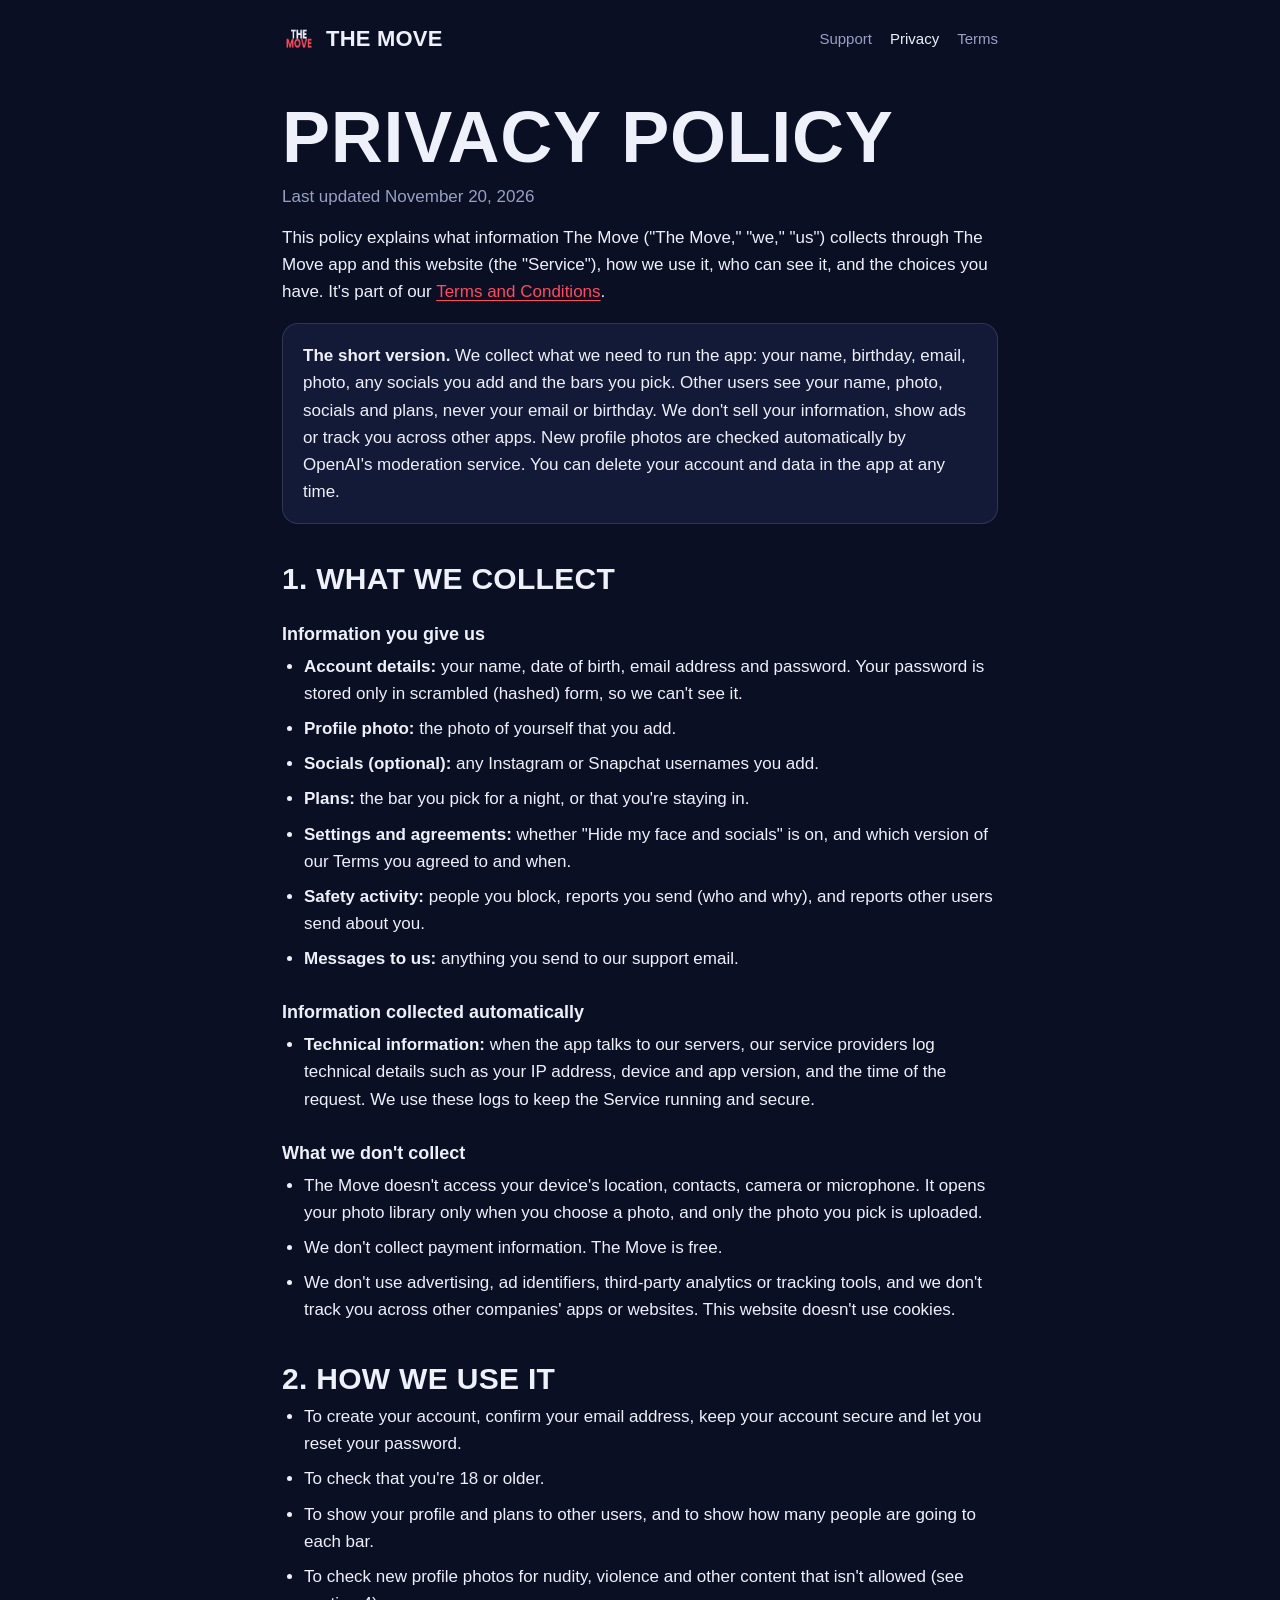
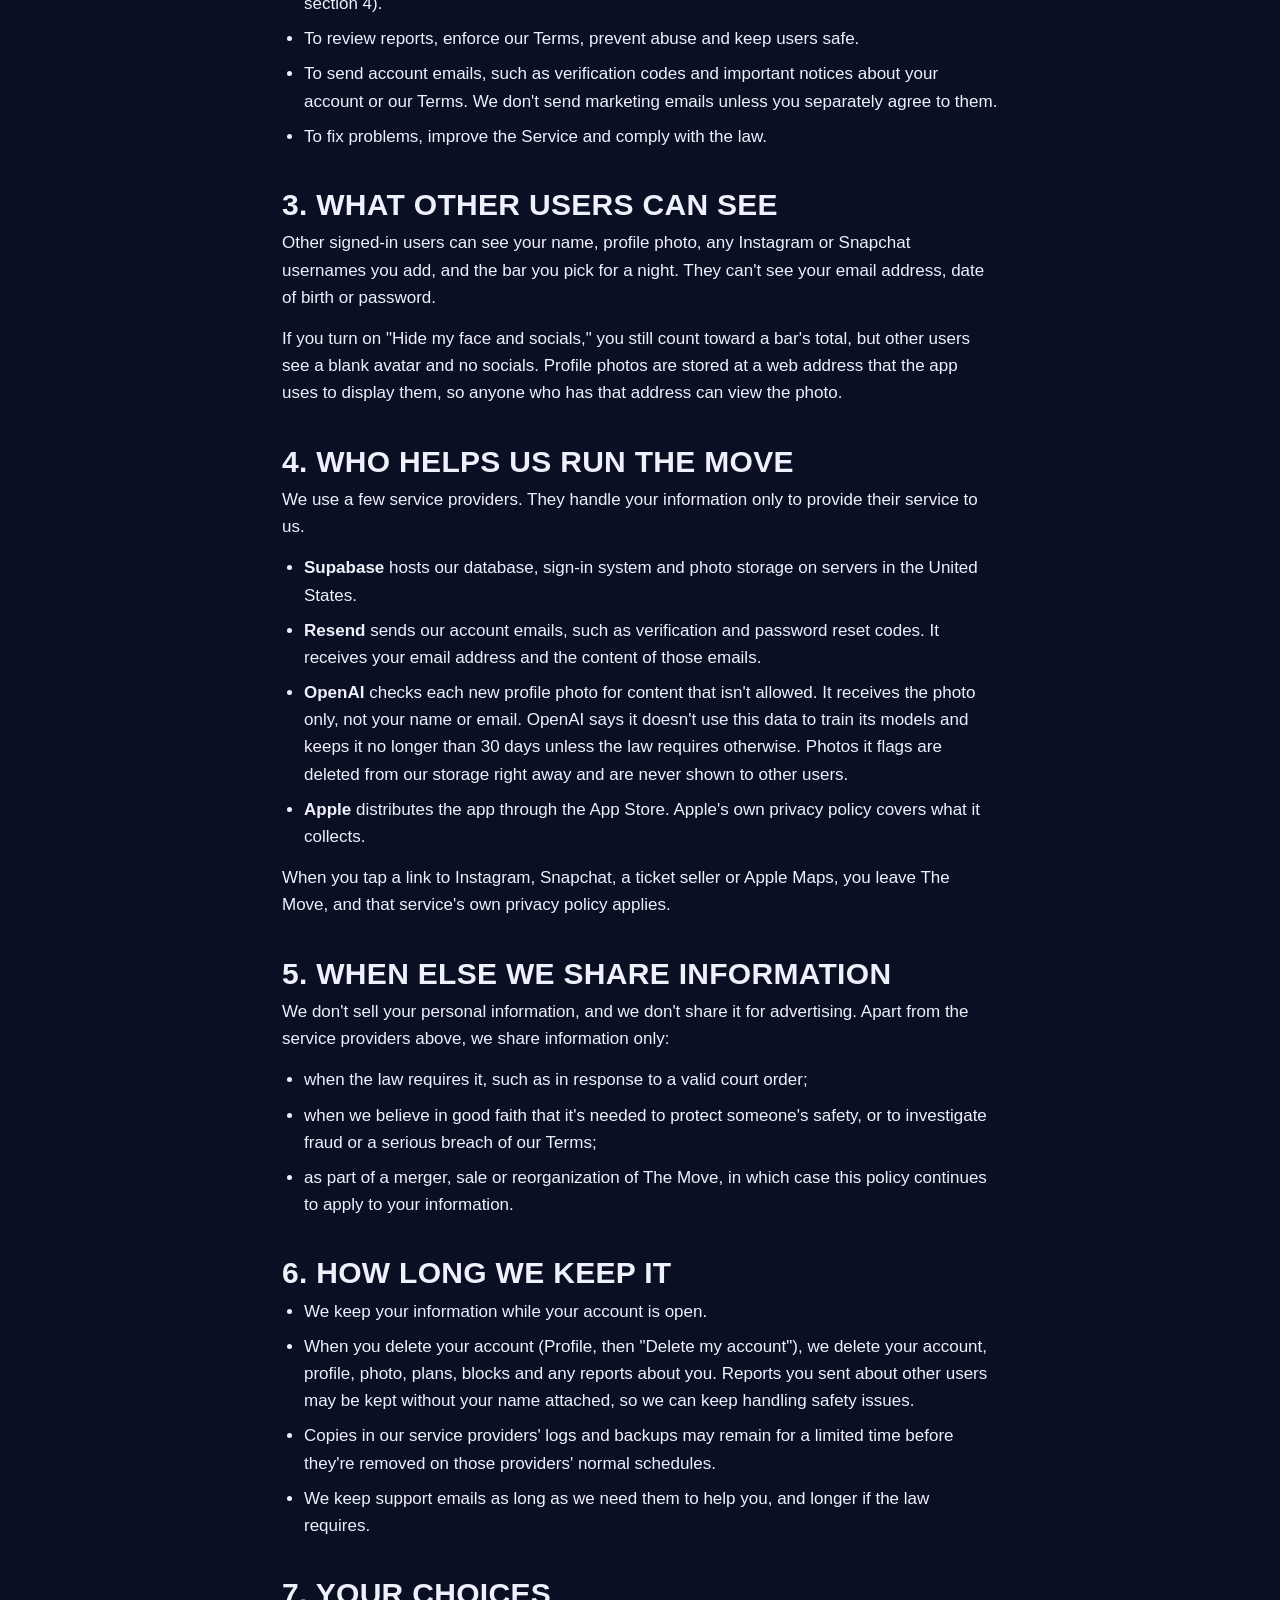
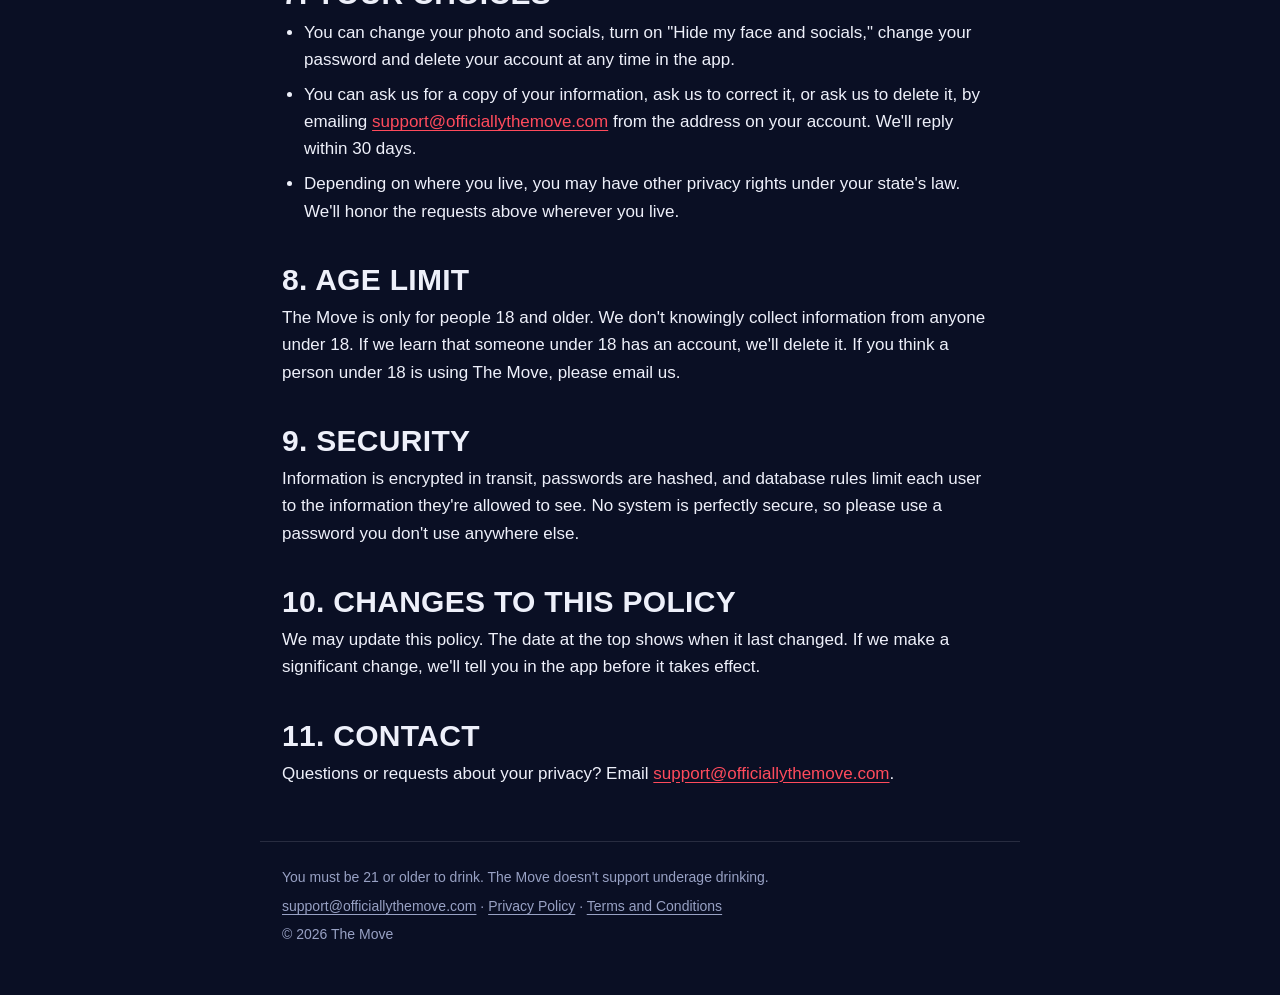
==== privacy.html @ 1b96c886 "Add The Move website" ====
<!DOCTYPE html>
<html lang="en">
<head>
<meta charset="utf-8">
<meta name="viewport" content="width=device-width, initial-scale=1">
<title>Privacy Policy · The Move</title>
<meta name="description" content="What The Move collects, who can see it, who helps us run the app, and how to delete your data.">
<meta name="theme-color" content="#0A0F24">
<link rel="icon" href="/favicon.png" type="image/png">
<link rel="apple-touch-icon" href="/apple-touch-icon.png">
<link rel="stylesheet" href="/style.css">
</head>
<body>
<header class="top">
  <a class="brand" href="/"><img src="/apple-touch-icon.png" alt=""><span>The Move</span></a>
  <nav><a href="/support">Support</a><a href="/privacy" aria-current="page">Privacy</a><a href="/terms">Terms</a></nav>
</header>
<main>
<h1>Privacy Policy</h1>
<p class="date">Last updated November 20, 2026</p>

<p>This policy explains what information The Move ("The Move," "we," "us") collects through The Move app and this website (the "Service"), how we use it, who can see it, and the choices you have. It's part of our <a href="/terms">Terms and Conditions</a>.</p>

<div class="card">
  <p><strong>The short version.</strong> We collect what we need to run the app: your name, birthday, email, photo, any socials you add and the bars you pick. Other users see your name, photo, socials and plans, never your email or birthday. We don't sell your information, show ads or track you across other apps. New profile photos are checked automatically by OpenAI's moderation service. You can delete your account and data in the app at any time.</p>
</div>

<h2>1. What we collect</h2>
<h3>Information you give us</h3>
<ul>
  <li><strong>Account details:</strong> your name, date of birth, email address and password. Your password is stored only in scrambled (hashed) form, so we can't see it.</li>
  <li><strong>Profile photo:</strong> the photo of yourself that you add.</li>
  <li><strong>Socials (optional):</strong> any Instagram or Snapchat usernames you add.</li>
  <li><strong>Plans:</strong> the bar you pick for a night, or that you're staying in.</li>
  <li><strong>Settings and agreements:</strong> whether "Hide my face and socials" is on, and which version of our Terms you agreed to and when.</li>
  <li><strong>Safety activity:</strong> people you block, reports you send (who and why), and reports other users send about you.</li>
  <li><strong>Messages to us:</strong> anything you send to our support email.</li>
</ul>
<h3>Information collected automatically</h3>
<ul>
  <li><strong>Technical information:</strong> when the app talks to our servers, our service providers log technical details such as your IP address, device and app version, and the time of the request. We use these logs to keep the Service running and secure.</li>
</ul>
<h3>What we don't collect</h3>
<ul>
  <li>The Move doesn't access your device's location, contacts, camera or microphone. It opens your photo library only when you choose a photo, and only the photo you pick is uploaded.</li>
  <li>We don't collect payment information. The Move is free.</li>
  <li>We don't use advertising, ad identifiers, third-party analytics or tracking tools, and we don't track you across other companies' apps or websites. This website doesn't use cookies.</li>
</ul>

<h2>2. How we use it</h2>
<ul>
  <li>To create your account, confirm your email address, keep your account secure and let you reset your password.</li>
  <li>To check that you're 18 or older.</li>
  <li>To show your profile and plans to other users, and to show how many people are going to each bar.</li>
  <li>To check new profile photos for nudity, violence and other content that isn't allowed (see section 4).</li>
  <li>To review reports, enforce our Terms, prevent abuse and keep users safe.</li>
  <li>To send account emails, such as verification codes and important notices about your account or our Terms. We don't send marketing emails unless you separately agree to them.</li>
  <li>To fix problems, improve the Service and comply with the law.</li>
</ul>

<h2>3. What other users can see</h2>
<p>Other signed-in users can see your name, profile photo, any Instagram or Snapchat usernames you add, and the bar you pick for a night. They can't see your email address, date of birth or password.</p>
<p>If you turn on "Hide my face and socials," you still count toward a bar's total, but other users see a blank avatar and no socials. Profile photos are stored at a web address that the app uses to display them, so anyone who has that address can view the photo.</p>

<h2>4. Who helps us run The Move</h2>
<p>We use a few service providers. They handle your information only to provide their service to us.</p>
<ul>
  <li><strong>Supabase</strong> hosts our database, sign-in system and photo storage on servers in the United States.</li>
  <li><strong>Resend</strong> sends our account emails, such as verification and password reset codes. It receives your email address and the content of those emails.</li>
  <li><strong>OpenAI</strong> checks each new profile photo for content that isn't allowed. It receives the photo only, not your name or email. OpenAI says it doesn't use this data to train its models and keeps it no longer than 30 days unless the law requires otherwise. Photos it flags are deleted from our storage right away and are never shown to other users.</li>
  <li><strong>Apple</strong> distributes the app through the App Store. Apple's own privacy policy covers what it collects.</li>
</ul>
<p>When you tap a link to Instagram, Snapchat, a ticket seller or Apple Maps, you leave The Move, and that service's own privacy policy applies.</p>

<h2>5. When else we share information</h2>
<p>We don't sell your personal information, and we don't share it for advertising. Apart from the service providers above, we share information only:</p>
<ul>
  <li>when the law requires it, such as in response to a valid court order;</li>
  <li>when we believe in good faith that it's needed to protect someone's safety, or to investigate fraud or a serious breach of our Terms;</li>
  <li>as part of a merger, sale or reorganization of The Move, in which case this policy continues to apply to your information.</li>
</ul>

<h2>6. How long we keep it</h2>
<ul>
  <li>We keep your information while your account is open.</li>
  <li>When you delete your account (Profile, then "Delete my account"), we delete your account, profile, photo, plans, blocks and any reports about you. Reports you sent about other users may be kept without your name attached, so we can keep handling safety issues.</li>
  <li>Copies in our service providers' logs and backups may remain for a limited time before they're removed on those providers' normal schedules.</li>
  <li>We keep support emails as long as we need them to help you, and longer if the law requires.</li>
</ul>

<h2>7. Your choices</h2>
<ul>
  <li>You can change your photo and socials, turn on "Hide my face and socials," change your password and delete your account at any time in the app.</li>
  <li>You can ask us for a copy of your information, ask us to correct it, or ask us to delete it, by emailing <a href="mailto:support@officiallythemove.com">support@officiallythemove.com</a> from the address on your account. We'll reply within 30 days.</li>
  <li>Depending on where you live, you may have other privacy rights under your state's law. We'll honor the requests above wherever you live.</li>
</ul>

<h2>8. Age limit</h2>
<p>The Move is only for people 18 and older. We don't knowingly collect information from anyone under 18. If we learn that someone under 18 has an account, we'll delete it. If you think a person under 18 is using The Move, please email us.</p>

<h2>9. Security</h2>
<p>Information is encrypted in transit, passwords are hashed, and database rules limit each user to the information they're allowed to see. No system is perfectly secure, so please use a password you don't use anywhere else.</p>

<h2>10. Changes to this policy</h2>
<p>We may update this policy. The date at the top shows when it last changed. If we make a significant change, we'll tell you in the app before it takes effect.</p>

<h2>11. Contact</h2>
<p>Questions or requests about your privacy? Email <a href="mailto:support@officiallythemove.com">support@officiallythemove.com</a>.</p>
</main>
<footer>
  <p>You must be 21 or older to drink. The Move doesn't support underage drinking.</p>
  <p><a href="mailto:support@officiallythemove.com">support@officiallythemove.com</a> · <a href="/privacy">Privacy Policy</a> · <a href="/terms">Terms and Conditions</a></p>
  <p>© 2026 The Move</p>
</footer>
</body>
</html>
---- style.css ----
/* The Move website. Same colors as the app. System fonts only: no outside requests, no cookies. */
:root {
  --night: #0A0F24;
  --panel: #131A38;
  --ink: #EEF0FA;
  --muted: #98A1C4;
  --flare: #FF4B5C;
  --paper: #F4EAD5;
  --line: rgba(238, 240, 250, 0.13);
  --display: "Avenir Next Condensed", "AvenirNextCondensed-Heavy", "Arial Narrow", "Roboto Condensed", sans-serif-condensed, sans-serif;
  --body: -apple-system, BlinkMacSystemFont, "Segoe UI", Roboto, "Helvetica Neue", Arial, sans-serif;
}
* { box-sizing: border-box; }
html { -webkit-text-size-adjust: 100%; }
body {
  margin: 0;
  background: var(--night);
  color: var(--ink);
  font: 17px/1.6 var(--body);
}
a { color: var(--flare); text-underline-offset: 3px; }
a:hover { color: var(--paper); }

.top {
  display: flex; align-items: center; justify-content: space-between; gap: 16px;
  max-width: 760px; margin: 0 auto; padding: 22px 22px 0;
}
.brand { display: flex; align-items: center; gap: 10px; color: var(--ink); text-decoration: none; }
.brand img { width: 34px; height: 34px; border-radius: 9px; }
.brand span, h1, h2, .big {
  font-family: var(--display); font-weight: 900; font-stretch: condensed;
  text-transform: uppercase; letter-spacing: 0.01em; line-height: 0.98;
}
.brand span { font-size: 22px; white-space: nowrap; }
nav { display: flex; gap: 18px; flex-wrap: wrap; font-size: 15px; }
nav a { color: var(--muted); text-decoration: none; }
nav a:hover, nav a[aria-current="page"] { color: var(--ink); }

main { max-width: 760px; margin: 0 auto; padding: 28px 22px 40px; }
h1 { font-size: clamp(44px, 9vw, 72px); margin: 18px 0 10px; }
h2 { font-size: 30px; margin: 40px 0 10px; }
h3 { font-size: 18px; margin: 26px 0 4px; }
p, ul { margin: 0 0 14px; }
ul { padding-left: 22px; }
li { margin-bottom: 8px; }
.date, .muted { color: var(--muted); }
.caps { text-transform: uppercase; font-size: 15px; }

.card {
  background: var(--panel); border: 1px solid var(--line); border-radius: 16px;
  padding: 18px 20px; margin: 18px 0;
}
.card p:last-child { margin-bottom: 0; }

.hero { padding-top: 40px; }
.hero .big { font-size: clamp(60px, 15vw, 128px); margin: 0; }
.hero .big em { font-style: normal; color: var(--flare); }
.lede { font-size: 20px; color: var(--muted); max-width: 520px; margin: 18px 0 26px; }
.pill {
  display: inline-block; background: var(--paper); color: var(--night);
  font-weight: 700; padding: 12px 20px; border-radius: 999px; text-decoration: none;
}
.areas { display: flex; gap: 10px; flex-wrap: wrap; margin: 34px 0 0; padding: 0; list-style: none; }
.areas li { border: 1px solid var(--line); border-radius: 999px; padding: 6px 14px; color: var(--muted); font-size: 15px; margin: 0; }

@media (max-width: 480px) {
  .top { padding: 18px 18px 0; }
  nav { gap: 14px; font-size: 14px; }
  main { padding: 20px 18px 36px; }
  .brand span { font-size: 20px; }
}

footer {
  max-width: 760px; margin: 0 auto; padding: 24px 22px 44px;
  border-top: 1px solid var(--line); color: var(--muted); font-size: 14px;
}
footer p { margin: 0 0 6px; }
footer a { color: var(--muted); }
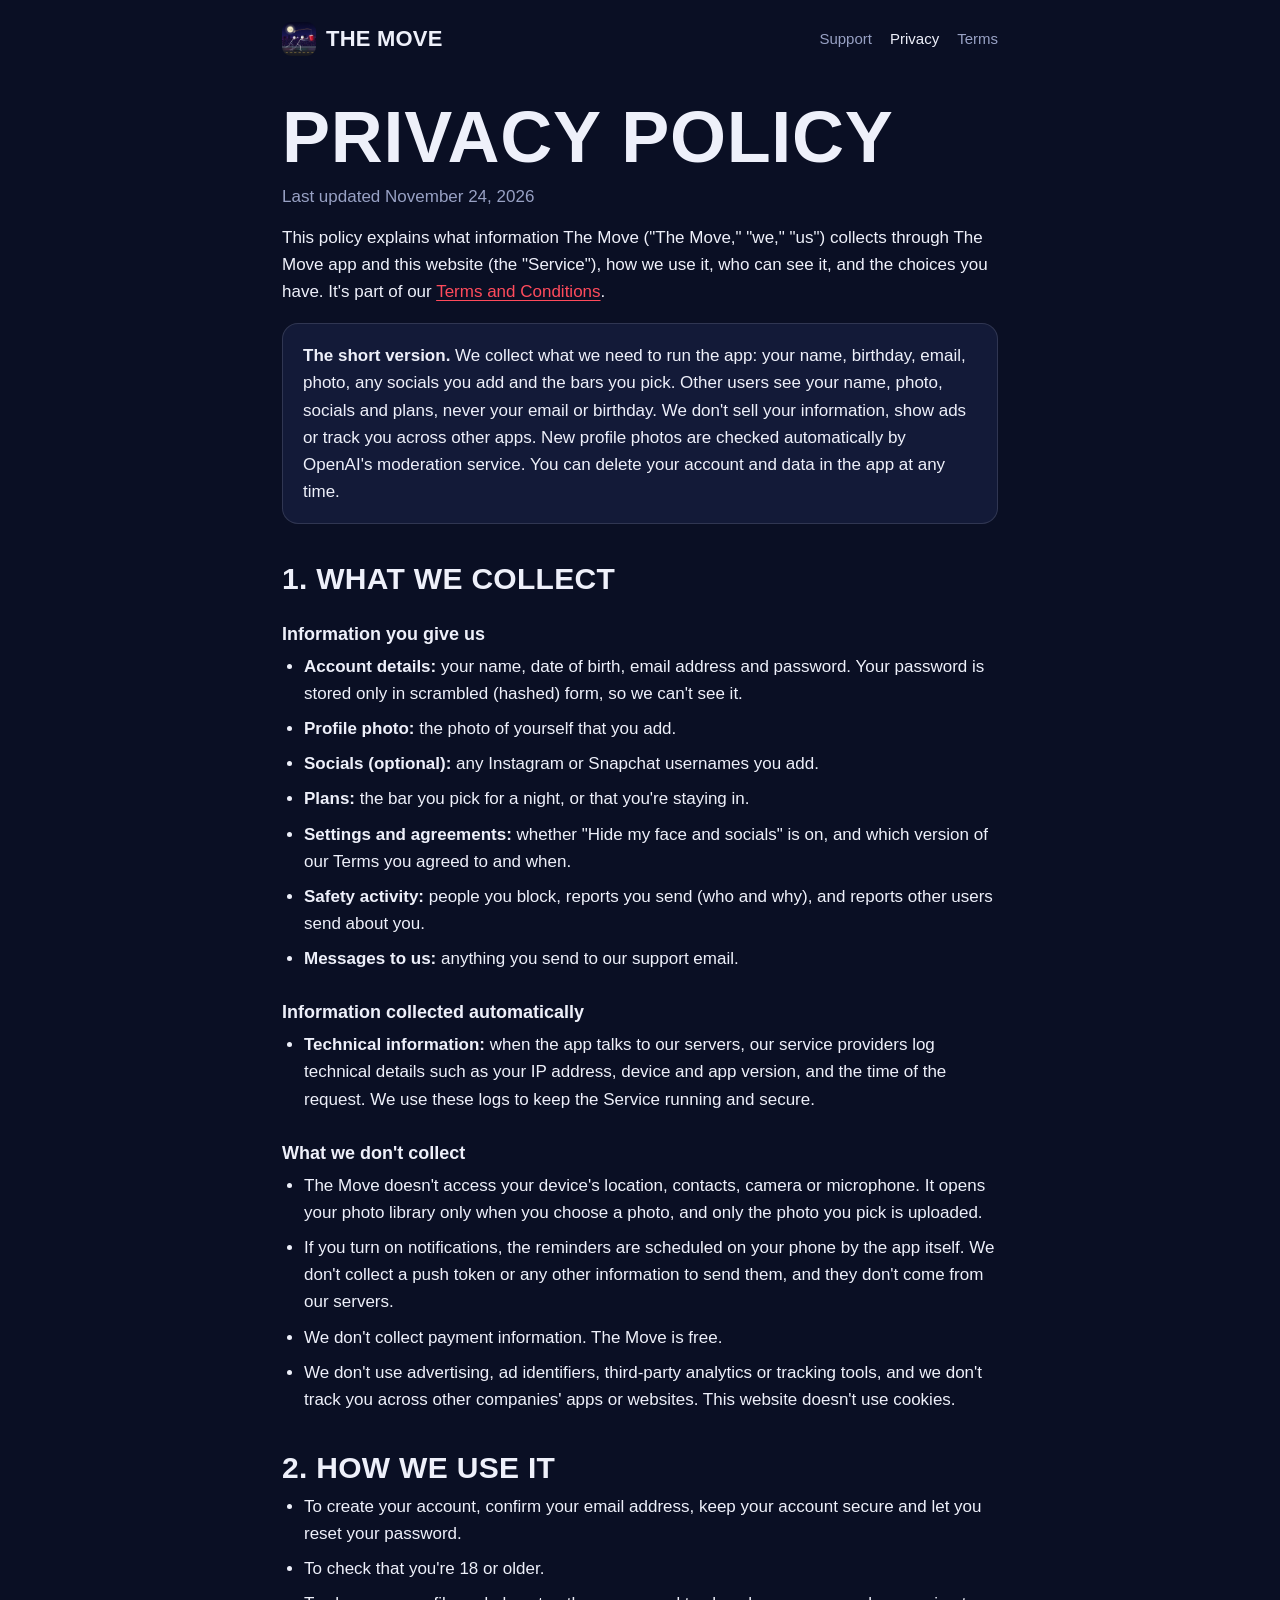
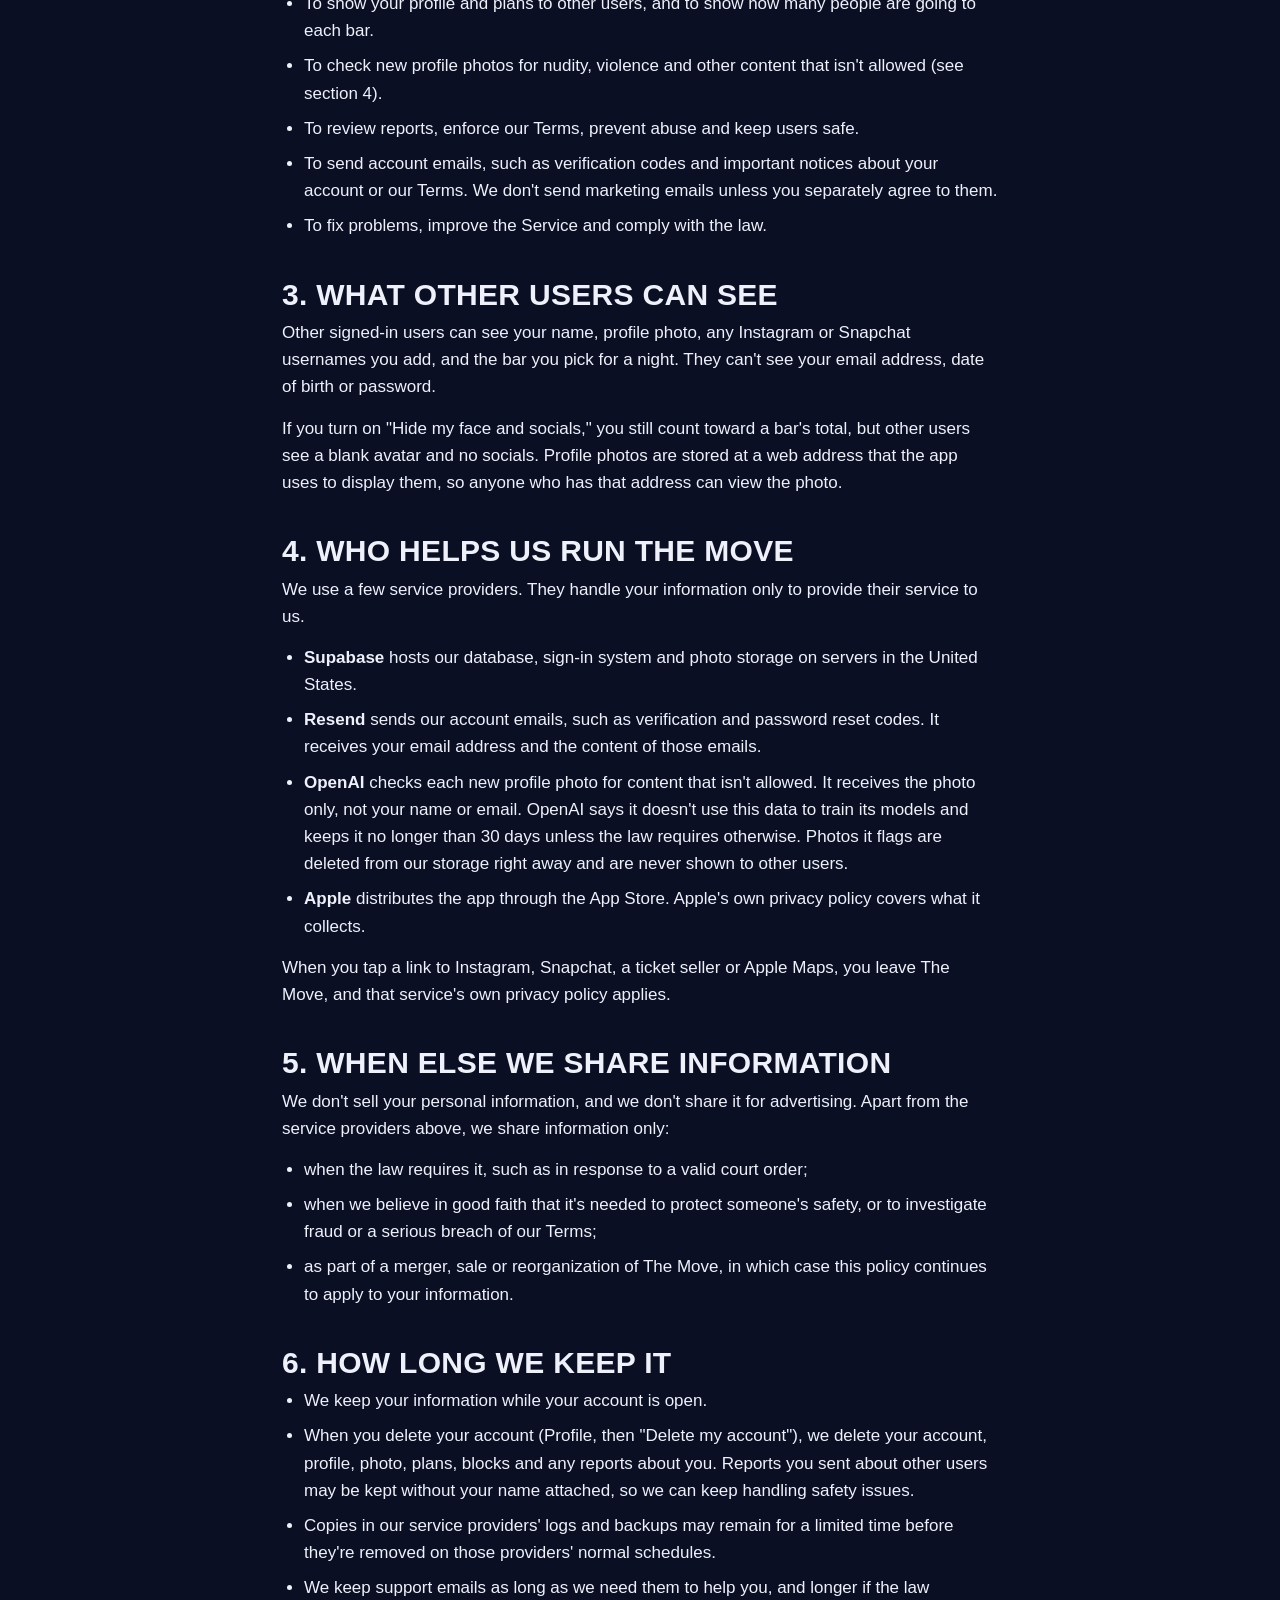
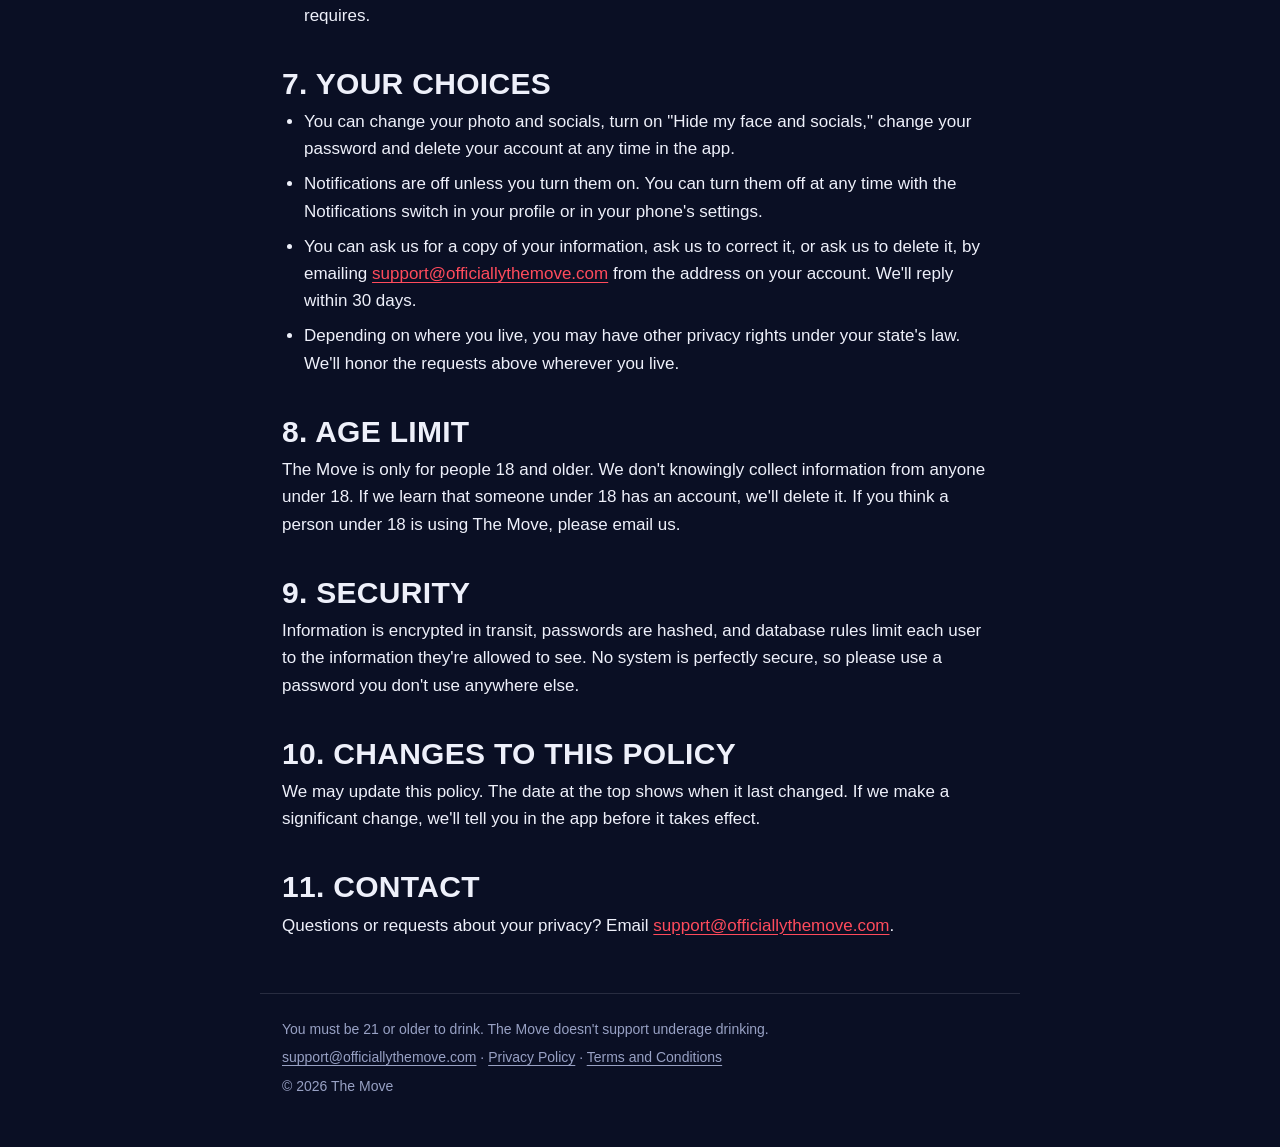
==== commit 0a988d4d: "Privacy policy: add notifications" ====
--- a/privacy.html
+++ b/privacy.html
@@ -17,7 +17,7 @@
 </header>
 <main>
 <h1>Privacy Policy</h1>
-<p class="date">Last updated November 20, 2026</p>
+<p class="date">Last updated November 24, 2026</p>
 
 <p>This policy explains what information The Move ("The Move," "we," "us") collects through The Move app and this website (the "Service"), how we use it, who can see it, and the choices you have. It's part of our <a href="/terms">Terms and Conditions</a>.</p>
 
@@ -43,6 +43,7 @@
 <h3>What we don't collect</h3>
 <ul>
   <li>The Move doesn't access your device's location, contacts, camera or microphone. It opens your photo library only when you choose a photo, and only the photo you pick is uploaded.</li>
+  <li>If you turn on notifications, the reminders are scheduled on your phone by the app itself. We don't collect a push token or any other information to send them, and they don't come from our servers.</li>
   <li>We don't collect payment information. The Move is free.</li>
   <li>We don't use advertising, ad identifiers, third-party analytics or tracking tools, and we don't track you across other companies' apps or websites. This website doesn't use cookies.</li>
 </ul>
@@ -91,6 +92,7 @@
 <h2>7. Your choices</h2>
 <ul>
   <li>You can change your photo and socials, turn on "Hide my face and socials," change your password and delete your account at any time in the app.</li>
+  <li>Notifications are off unless you turn them on. You can turn them off at any time with the Notifications switch in your profile or in your phone's settings.</li>
   <li>You can ask us for a copy of your information, ask us to correct it, or ask us to delete it, by emailing <a href="mailto:support@officiallythemove.com">support@officiallythemove.com</a> from the address on your account. We'll reply within 30 days.</li>
   <li>Depending on where you live, you may have other privacy rights under your state's law. We'll honor the requests above wherever you live.</li>
 </ul>
--- a/style.css
+++ b/style.css
@@ -60,6 +60,7 @@
   display: inline-block; background: var(--paper); color: var(--night);
   font-weight: 700; padding: 12px 20px; border-radius: 999px; text-decoration: none;
 }
+a.pill:hover { color: var(--night); background: #fff; }
 .areas { display: flex; gap: 10px; flex-wrap: wrap; margin: 34px 0 0; padding: 0; list-style: none; }
 .areas li { border: 1px solid var(--line); border-radius: 999px; padding: 6px 14px; color: var(--muted); font-size: 15px; margin: 0; }
 
